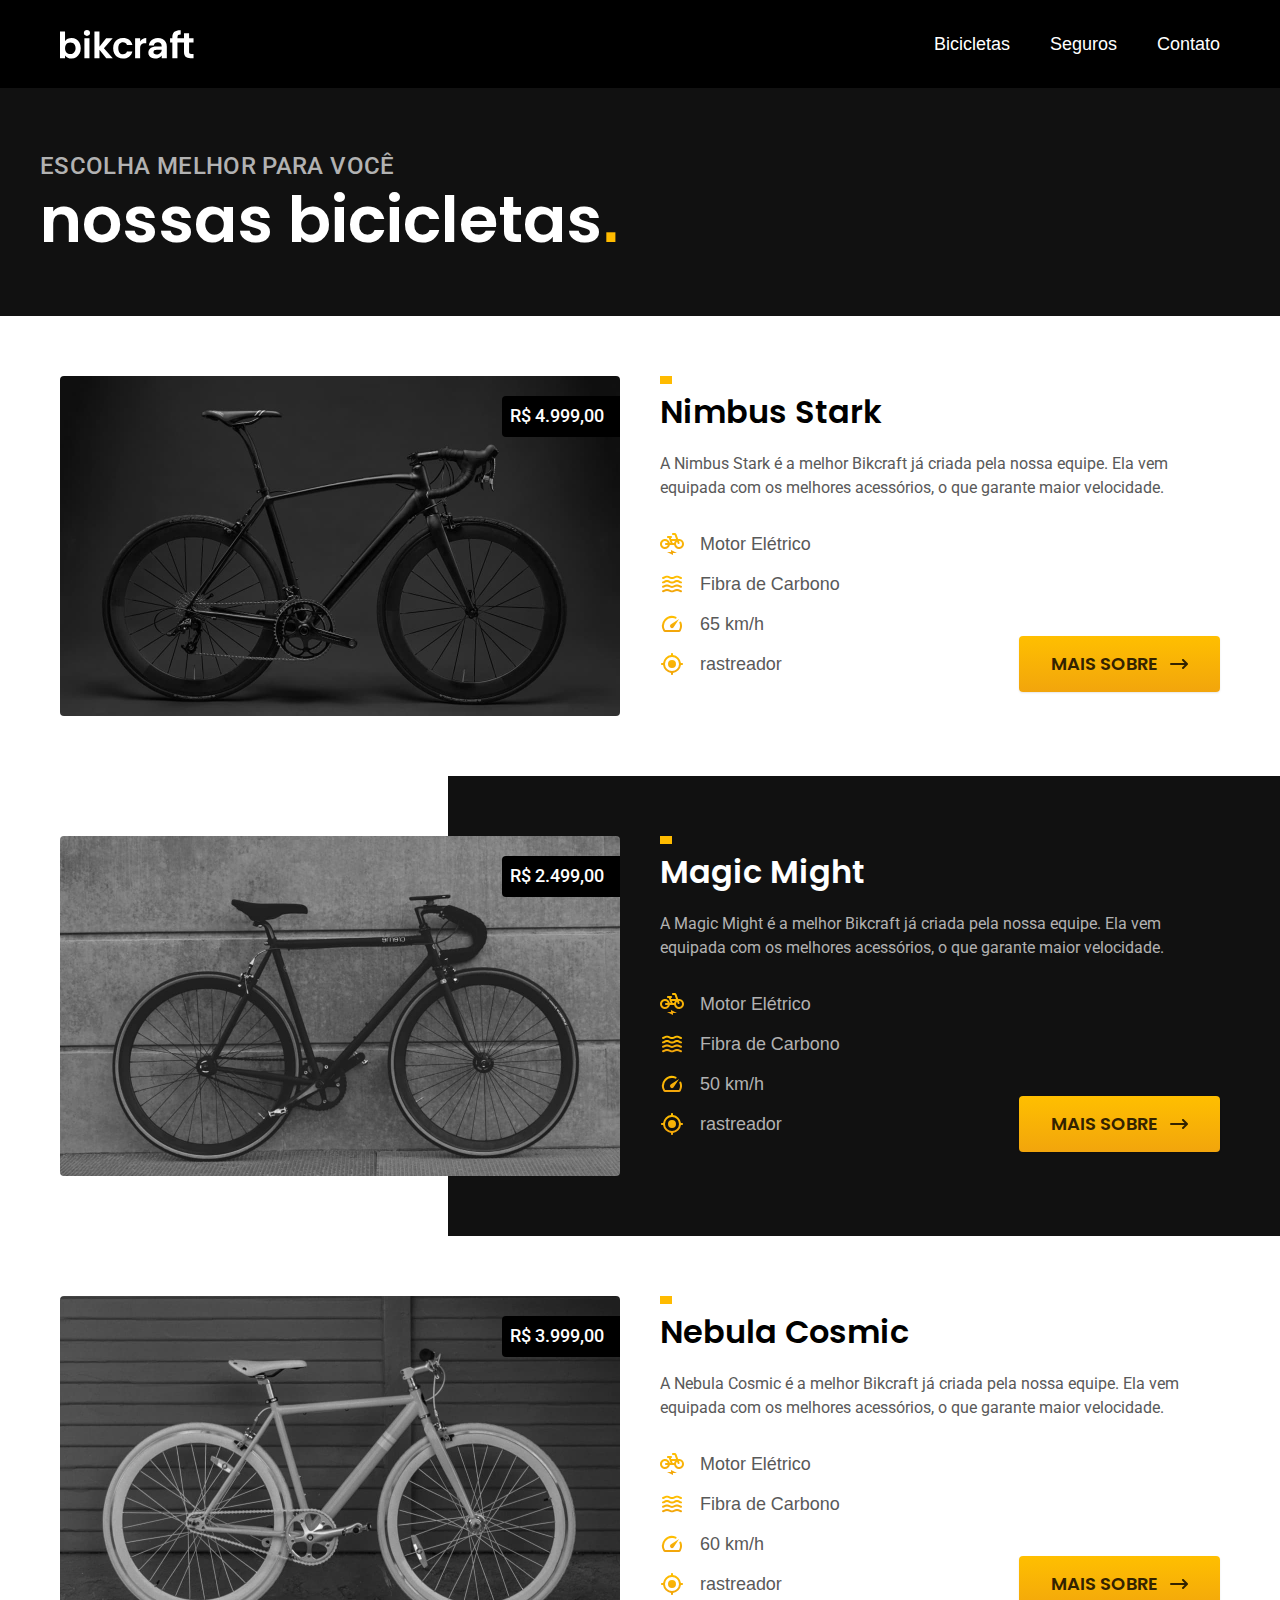
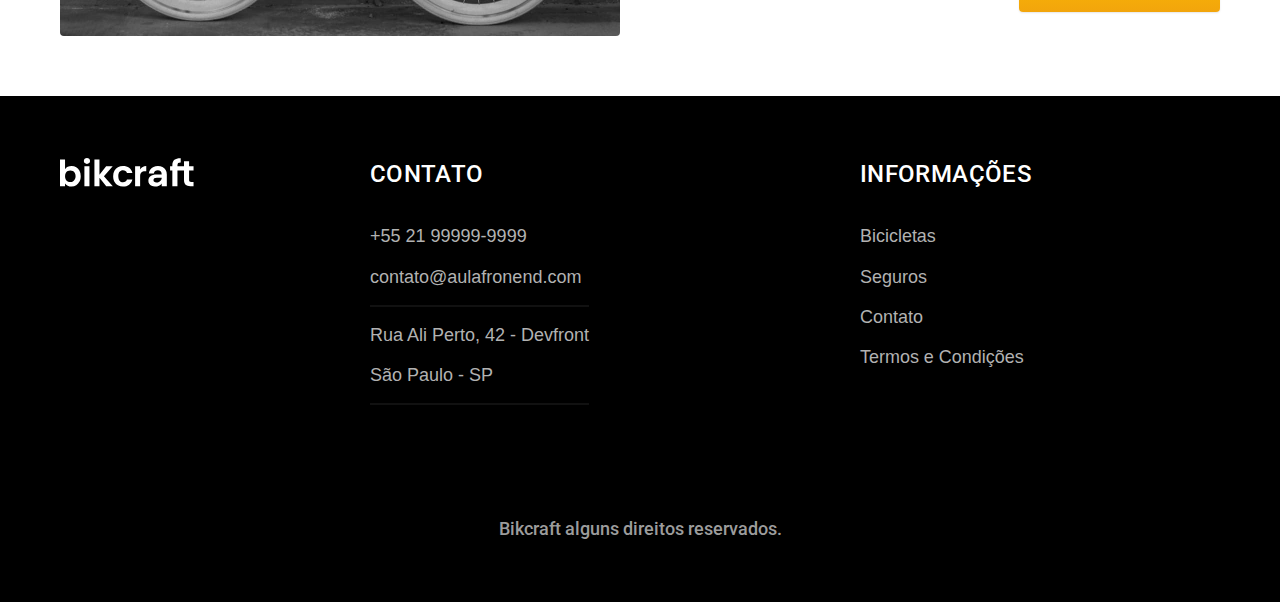
==== bicicletas.html @ 0865b198 "termos seguro e perguntas" ====
<!DOCTYPE html>
<html lang="pt-br">

<head>
  <meta charset="UTF-8">
  <meta http-equiv="X-UA-Compatible" content="IE=edge">
  <meta name="viewport" content="width=device-width, initial-scale=1.0">
  <meta name="description" content="Termos">
  <link rel="stylesheet" href="css/style.css">
  <link rel="preconnect" href="https://fonts.googleapis.com">
  <link rel="preconnect" href="https://fonts.gstatic.com" crossorigin>
  <link href="https://fonts.googleapis.com/css2?family=Merriweather:ital,wght@1,900&family=Poppins:wght@400;600&family=Roboto:wght@400;500&display=swap" rel="stylesheet">
  <title>Bicicletas | Bikcraft</title>
</head>

<body id="bicicleta">
  <header class="header-bg">
    <div class="header center">
      <a href="./">
        <img src="./img/bikcraft.svg" alt="Bikcraft">
      </a>
      <nav aria-label="primaria">
        <ul class="header-menu font-1-m cor-0">
          <li><a href="./bicicletas.html">Bicicletas</a></li>
          <li><a href="./seguros.html">Seguros</a></li>
          <li><a href="./contato.html">Contato</a></li>
        </ul>
      </nav>
    </div>
  </header>

  <main>
    <div class="titulo-bg">
      <div class="titulo center">
        <p class="font-2-l-b cor-5">Escolha melhor para você</p>
        <h1 class="font-1-xxl cor-0">nossas bicicletas<span class="cor-p1">.</span></h1>
      </div>
    </div>
      
    <div class="bicicletas-bg">
      <div class="bicicletas center">
        <div class="bicicletas-imagem">
          <img src="./img/bicicletas/nimbus.jpg" alt="Bicicleta preta">
          <span class="font-2-m cor-0">R$ 4.999,00</span>
        </div>
        <div class="bicicletas-conteudo">
          <h2 class="font-1-xl">Nimbus Stark</h2>
          <p class="font-2-s cor-8"> A Nimbus Stark é a melhor Bikcraft já criada pela nossa equipe. Ela vem equipada com os melhores acessórios, o que garante maior velocidade.</p>
          <ul class="font-1-m cor-8">
            <li><img src="./img/icones/eletrica.svg" alt="">Motor Elétrico</li>
            <li><img src="./img/icones/carbono.svg" a lt="">Fibra de Carbono</li>
            <li><img src="./img/icones/velocidade.svg" alt="">65 km/h</li>
            <li><img src="./img/icones/rastreador.svg" alt="">rastreador</li>
          </ul>
          <a class="botao seta" href="./bicicletas/nimbus.html">Mais sobre</a>
        </div>
      </div>
    </div>
    <div class="bicicletas-bg">
      <div class="bicicletas center">
        <div class="bicicletas-imagem">
          <img src="./img/bicicletas/magic.jpg" alt="Bicicleta preta">
          <span class="font-2-m cor-0">R$ 2.499,00</span>
        </div>
        <div class="bicicletas-conteudo">
          <h2 class="font-1-xl cor-0">Magic Might</h2>
          <p class="font-2-s cor-5"> A Magic Might é a melhor Bikcraft já criada pela nossa equipe. Ela vem equipada com os melhores acessórios, o que garante maior velocidade.</p>
          <ul class="font-1-m cor-5">
            <li><img src="./img/icones/eletrica.svg" alt="">Motor Elétrico</li>
            <li><img src="./img/icones/carbono.svg" a lt="">Fibra de Carbono</li>
            <li><img src="./img/icones/velocidade.svg" alt="">50 km/h</li>
            <li><img src="./img/icones/rastreador.svg" alt="">rastreador</li>
          </ul>
          <a class="botao seta" href="./bicicletas/magic.html">Mais sobre</a>
        </div>
      </div>
    </div>
    <div class="bicicletas-bg">
      <div class="bicicletas center">
        <div class="bicicletas-imagem">
          <img src="./img/bicicletas/nebula.jpg" alt="Bicicleta preta">
          <span class="font-2-m cor-0">R$ 3.999,00</span>
        </div>
        <div class="bicicletas-conteudo">
          <h2 class="font-1-xl">Nebula Cosmic</h2>
          <p class="font-2-s cor-8"> A Nebula Cosmic é a melhor Bikcraft já criada pela nossa equipe. Ela vem equipada com os melhores acessórios, o que garante maior velocidade.</p>
          <ul class="font-1-m cor-8">
            <li><img src="./img/icones/eletrica.svg" alt="">Motor Elétrico</li>
            <li><img src="./img/icones/carbono.svg" a lt="">Fibra de Carbono</li>
            <li><img src="./img/icones/velocidade.svg" alt="">60 km/h</li>
            <li><img src="./img/icones/rastreador.svg" alt="">rastreador</li>
          </ul>
          <a class="botao seta" href="./bicicletas/nebula.html">Mais sobre</a>
        </div>
      </div>
    </div>

  </main>

  <footer class="footer-bg">
    <div class="footer center">
      <img src="./img/bikcraft.svg" alt="Bikcraft">
      <div class="footer-contato">
        <h3 class="font-2-l-b cor-0">Contato</h3>
        <ul class="cor-5 font-2-m">
          <li><a href="tel:+5521999999999">+55 21 99999-9999</a></li>
          <li><a href="mailto:contato@aulafronend.com">contato@aulafronend.com</a></li>
          <li>Rua Ali Perto, 42 - Devfront</li>
          <li>São Paulo - SP</li>
        </ul>
        <div class="footer-redes">
          <a href="./">
            <img src="./img/redes/Instagram.svg" alt="">
            <a href="./">
              <img src="./img/redes/Facebook.svg" alt="">
              <a href="./">
                <img src="./img/redes/Youtube.svg" alt="">
              </a>
        </div>
      </div>
      <div class="footer-informacoes">
        <h3 class="font-2-l-b cor-0">Informações</h3>
        <nav>
          <ul class="font-1-m cor-5">
            <li><a href="./bicicletas.html">Bicicletas</a></li>
            <li><a href="./seguros.html">Seguros</a></li>
            <li><a href="./contato.html">Contato</a></li>
            <li><a href="./termos.html">Termos e Condições</a></li>
          </ul>
        </nav>
      </div>
      <p class="footer-copy font-2-m cor-6">Bikcraft alguns direitos reservados.</p>
    </div>
  </footer>
</body>

</html>
---- css/style.css ----
/* Global */

@import "./global/header.css";
@import "./utilidades/componentes.css";
@import "./global/global.css";
@import "./global/footer.css";

/* Home */

@import "./home/introducao.css";
@import "./home/tecnologia.css";
@import "./home/parceiros.css";
@import "./home/depoimento.css";

/* Utilidades*/

@import "./utilidades/tipografia.css";
@import "./utilidades/cores.css";

/* Bicicletas */

@import "./bicicletas/bicicletas.css";
@import "./bicicletas/bicicletas-lista.css";

/* Seguros */

@import "./seguros/seguros.css";
@import "./seguros/vantagens.css";
@import "./seguros/perguntas.css";

/* Termos */

@import "./termos/termos.css";
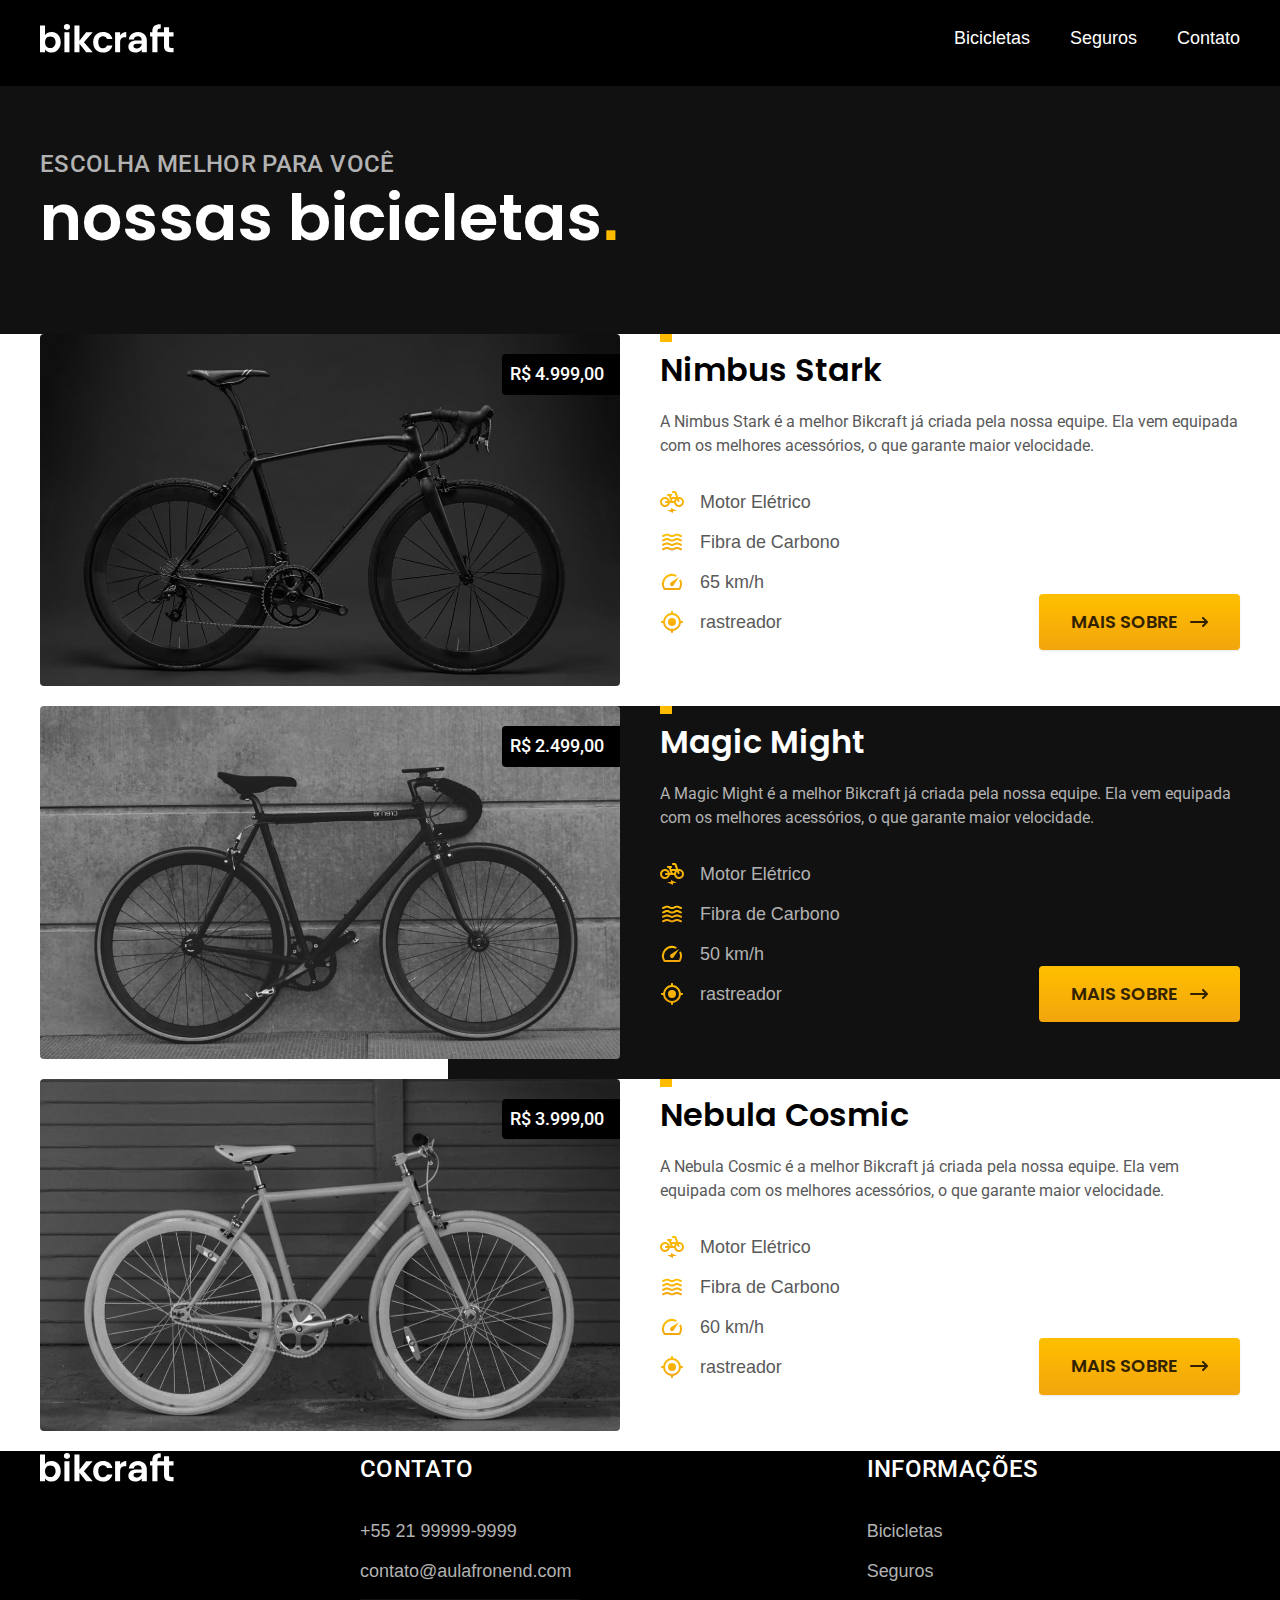
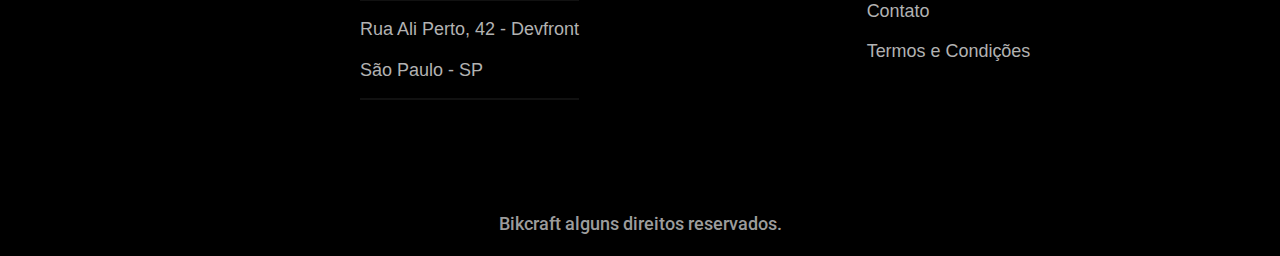
==== commit dc162044: "final orcamento final projeto" ====
--- a/bicicletas.html
+++ b/bicicletas.html
@@ -6,6 +6,7 @@
   <meta http-equiv="X-UA-Compatible" content="IE=edge">
   <meta name="viewport" content="width=device-width, initial-scale=1.0">
   <meta name="description" content="Termos">
+  <link rel="preload" href="css/style.css" as="style">
   <link rel="stylesheet" href="css/style.css">
   <link rel="preconnect" href="https://fonts.googleapis.com">
   <link rel="preconnect" href="https://fonts.gstatic.com" crossorigin>
@@ -16,14 +17,14 @@
 <body id="bicicleta">
   <header class="header-bg">
     <div class="header center">
-      <a href="./">
-        <img src="./img/bikcraft.svg" alt="Bikcraft">
+      <a href="../">
+        <img src="../img/bikcraft.svg" alt="Bikcraft">
       </a>
       <nav aria-label="primaria">
         <ul class="header-menu font-1-m cor-0">
-          <li><a href="./bicicletas.html">Bicicletas</a></li>
-          <li><a href="./seguros.html">Seguros</a></li>
-          <li><a href="./contato.html">Contato</a></li>
+          <li><a href="../bicicletas.html">Bicicletas</a></li>
+          <li><a href="../seguros.html">Seguros</a></li>
+          <li><a href="../contato.html">Contato</a></li>
         </ul>
       </nav>
     </div>
@@ -36,61 +37,61 @@
         <h1 class="font-1-xxl cor-0">nossas bicicletas<span class="cor-p1">.</span></h1>
       </div>
     </div>
-      
+
     <div class="bicicletas-bg">
       <div class="bicicletas center">
         <div class="bicicletas-imagem">
-          <img src="./img/bicicletas/nimbus.jpg" alt="Bicicleta preta">
+          <img src="../img/bicicletas/nimbus.jpg" alt="Bicicleta preta">
           <span class="font-2-m cor-0">R$ 4.999,00</span>
         </div>
         <div class="bicicletas-conteudo">
           <h2 class="font-1-xl">Nimbus Stark</h2>
           <p class="font-2-s cor-8"> A Nimbus Stark é a melhor Bikcraft já criada pela nossa equipe. Ela vem equipada com os melhores acessórios, o que garante maior velocidade.</p>
           <ul class="font-1-m cor-8">
-            <li><img src="./img/icones/eletrica.svg" alt="">Motor Elétrico</li>
-            <li><img src="./img/icones/carbono.svg" a lt="">Fibra de Carbono</li>
-            <li><img src="./img/icones/velocidade.svg" alt="">65 km/h</li>
-            <li><img src="./img/icones/rastreador.svg" alt="">rastreador</li>
+            <li><img src="../img/icones/eletrica.svg" alt="">Motor Elétrico</li>
+            <li><img src="../img/icones/carbono.svg" a lt="">Fibra de Carbono</li>
+            <li><img src="../img/icones/velocidade.svg" alt="">65 km/h</li>
+            <li><img src="../img/icones/rastreador.svg" alt="">rastreador</li>
           </ul>
-          <a class="botao seta" href="./bicicletas/nimbus.html">Mais sobre</a>
+          <a class="botao seta" href="../bicicletas/nimbus.html">Mais sobre</a>
         </div>
       </div>
     </div>
     <div class="bicicletas-bg">
       <div class="bicicletas center">
         <div class="bicicletas-imagem">
-          <img src="./img/bicicletas/magic.jpg" alt="Bicicleta preta">
+          <img src="../img/bicicletas/magic.jpg" alt="Bicicleta preta">
           <span class="font-2-m cor-0">R$ 2.499,00</span>
         </div>
         <div class="bicicletas-conteudo">
           <h2 class="font-1-xl cor-0">Magic Might</h2>
           <p class="font-2-s cor-5"> A Magic Might é a melhor Bikcraft já criada pela nossa equipe. Ela vem equipada com os melhores acessórios, o que garante maior velocidade.</p>
           <ul class="font-1-m cor-5">
-            <li><img src="./img/icones/eletrica.svg" alt="">Motor Elétrico</li>
-            <li><img src="./img/icones/carbono.svg" a lt="">Fibra de Carbono</li>
-            <li><img src="./img/icones/velocidade.svg" alt="">50 km/h</li>
-            <li><img src="./img/icones/rastreador.svg" alt="">rastreador</li>
+            <li><img src="../img/icones/eletrica.svg" alt="">Motor Elétrico</li>
+            <li><img src="../img/icones/carbono.svg" a lt="">Fibra de Carbono</li>
+            <li><img src="../img/icones/velocidade.svg" alt="">50 km/h</li>
+            <li><img src="../img/icones/rastreador.svg" alt="">rastreador</li>
           </ul>
-          <a class="botao seta" href="./bicicletas/magic.html">Mais sobre</a>
+          <a class="botao seta" href="../bicicletas/magic.html">Mais sobre</a>
         </div>
       </div>
     </div>
     <div class="bicicletas-bg">
       <div class="bicicletas center">
         <div class="bicicletas-imagem">
-          <img src="./img/bicicletas/nebula.jpg" alt="Bicicleta preta">
+          <img src="../img/bicicletas/nebula.jpg" alt="Bicicleta preta">
           <span class="font-2-m cor-0">R$ 3.999,00</span>
         </div>
         <div class="bicicletas-conteudo">
           <h2 class="font-1-xl">Nebula Cosmic</h2>
           <p class="font-2-s cor-8"> A Nebula Cosmic é a melhor Bikcraft já criada pela nossa equipe. Ela vem equipada com os melhores acessórios, o que garante maior velocidade.</p>
           <ul class="font-1-m cor-8">
-            <li><img src="./img/icones/eletrica.svg" alt="">Motor Elétrico</li>
-            <li><img src="./img/icones/carbono.svg" a lt="">Fibra de Carbono</li>
-            <li><img src="./img/icones/velocidade.svg" alt="">60 km/h</li>
-            <li><img src="./img/icones/rastreador.svg" alt="">rastreador</li>
+            <li><img src="../img/icones/eletrica.svg" alt="">Motor Elétrico</li>
+            <li><img src="../img/icones/carbono.svg" a lt="">Fibra de Carbono</li>
+            <li><img src="../img/icones/velocidade.svg" alt="">60 km/h</li>
+            <li><img src="../img/icones/rastreador.svg" alt="">rastreador</li>
           </ul>
-          <a class="botao seta" href="./bicicletas/nebula.html">Mais sobre</a>
+          <a class="botao seta" href="../bicicletas/nebula.html">Mais sobre</a>
         </div>
       </div>
     </div>
@@ -99,7 +100,7 @@
 
   <footer class="footer-bg">
     <div class="footer center">
-      <img src="./img/bikcraft.svg" alt="Bikcraft">
+      <img src="../img/bikcraft.svg" alt="Bikcraft">
       <div class="footer-contato">
         <h3 class="font-2-l-b cor-0">Contato</h3>
         <ul class="cor-5 font-2-m">
@@ -109,12 +110,12 @@
           <li>São Paulo - SP</li>
         </ul>
         <div class="footer-redes">
-          <a href="./">
-            <img src="./img/redes/Instagram.svg" alt="">
-            <a href="./">
-              <img src="./img/redes/Facebook.svg" alt="">
-              <a href="./">
-                <img src="./img/redes/Youtube.svg" alt="">
+          <a href="../">
+            <img src="../img/redes/Instagram.svg" alt="">
+            <a href="../">
+              <img src="../img/redes/Facebook.svg" alt="">
+              <a href="../">
+                <img src="../img/redes/Youtube.svg" alt="">
               </a>
         </div>
       </div>
@@ -122,10 +123,10 @@
         <h3 class="font-2-l-b cor-0">Informações</h3>
         <nav>
           <ul class="font-1-m cor-5">
-            <li><a href="./bicicletas.html">Bicicletas</a></li>
-            <li><a href="./seguros.html">Seguros</a></li>
-            <li><a href="./contato.html">Contato</a></li>
-            <li><a href="./termos.html">Termos e Condições</a></li>
+            <li><a href="../bicicletas.html">Bicicletas</a></li>
+            <li><a href="../seguros.html">Seguros</a></li>
+            <li><a href="../contato.html">Contato</a></li>
+            <li><a href="../termos.html">Termos e Condições</a></li>
           </ul>
         </nav>
       </div>
--- a/css/style.css
+++ b/css/style.css
@@ -16,11 +16,14 @@
 
 @import "./utilidades/tipografia.css";
 @import "./utilidades/cores.css";
+@import "./utilidades/formulario.css";
 
 /* Bicicletas */
 
 @import "./bicicletas/bicicletas.css";
+@import "./bicicleta/bicicleta.css";
 @import "./bicicletas/bicicletas-lista.css";
+@import "./bicicleta/seguro.css";
 
 /* Seguros */
 
@@ -31,3 +34,12 @@
 /* Termos */
 
 @import "./termos/termos.css";
+
+/* Contatos */
+
+@import "./contato/contato.css";
+@import "./contato/lojas.css";
+
+/* Orçamento */
+
+@import "./orcamento/orcamento.css";--- a/css/style.css
+++ b/css/style.css
@@ -16,11 +16,14 @@
 
 @import "./utilidades/tipografia.css";
 @import "./utilidades/cores.css";
+@import "./utilidades/formulario.css";
 
 /* Bicicletas */
 
 @import "./bicicletas/bicicletas.css";
+@import "./bicicleta/bicicleta.css";
 @import "./bicicletas/bicicletas-lista.css";
+@import "./bicicleta/seguro.css";
 
 /* Seguros */
 
@@ -31,3 +34,12 @@
 /* Termos */
 
 @import "./termos/termos.css";
+
+/* Contatos */
+
+@import "./contato/contato.css";
+@import "./contato/lojas.css";
+
+/* Orçamento */
+
+@import "./orcamento/orcamento.css";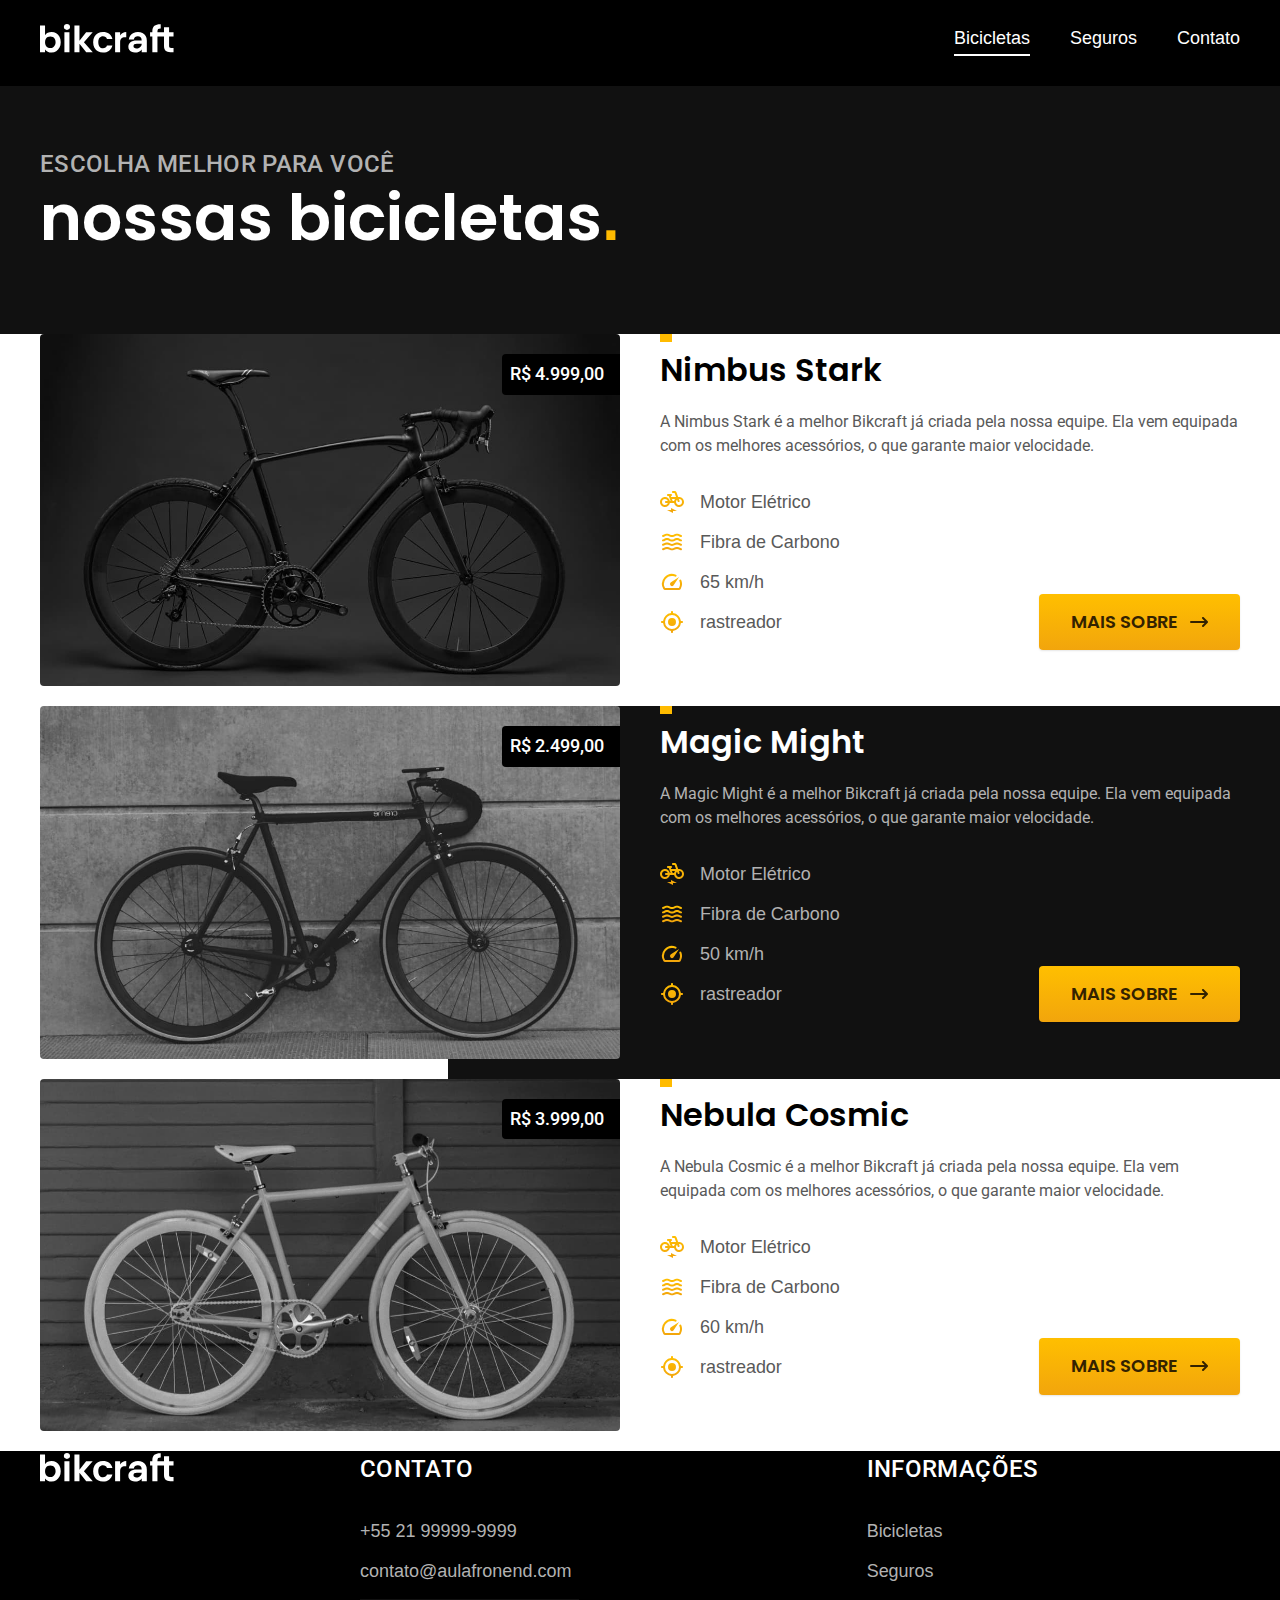
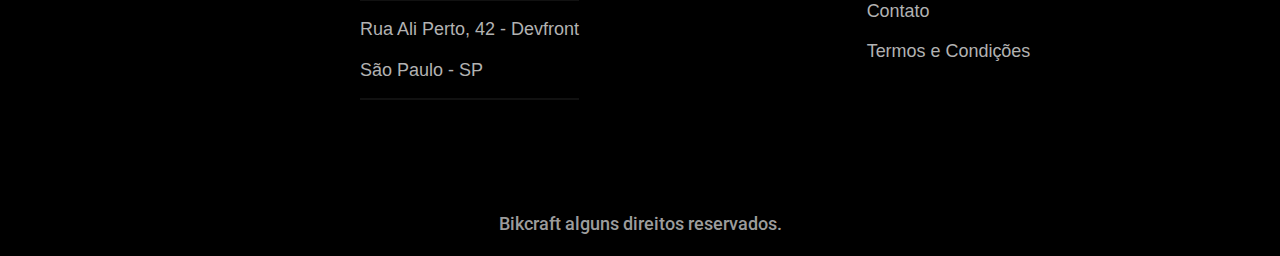
==== commit e4055cfe: "inicio Javascript" ====
--- a/bicicletas.html
+++ b/bicicletas.html
@@ -133,6 +133,7 @@
       <p class="footer-copy font-2-m cor-6">Bikcraft alguns direitos reservados.</p>
     </div>
   </footer>
+  <script src="./js/script.js"></script>
 </body>
 
 </html>